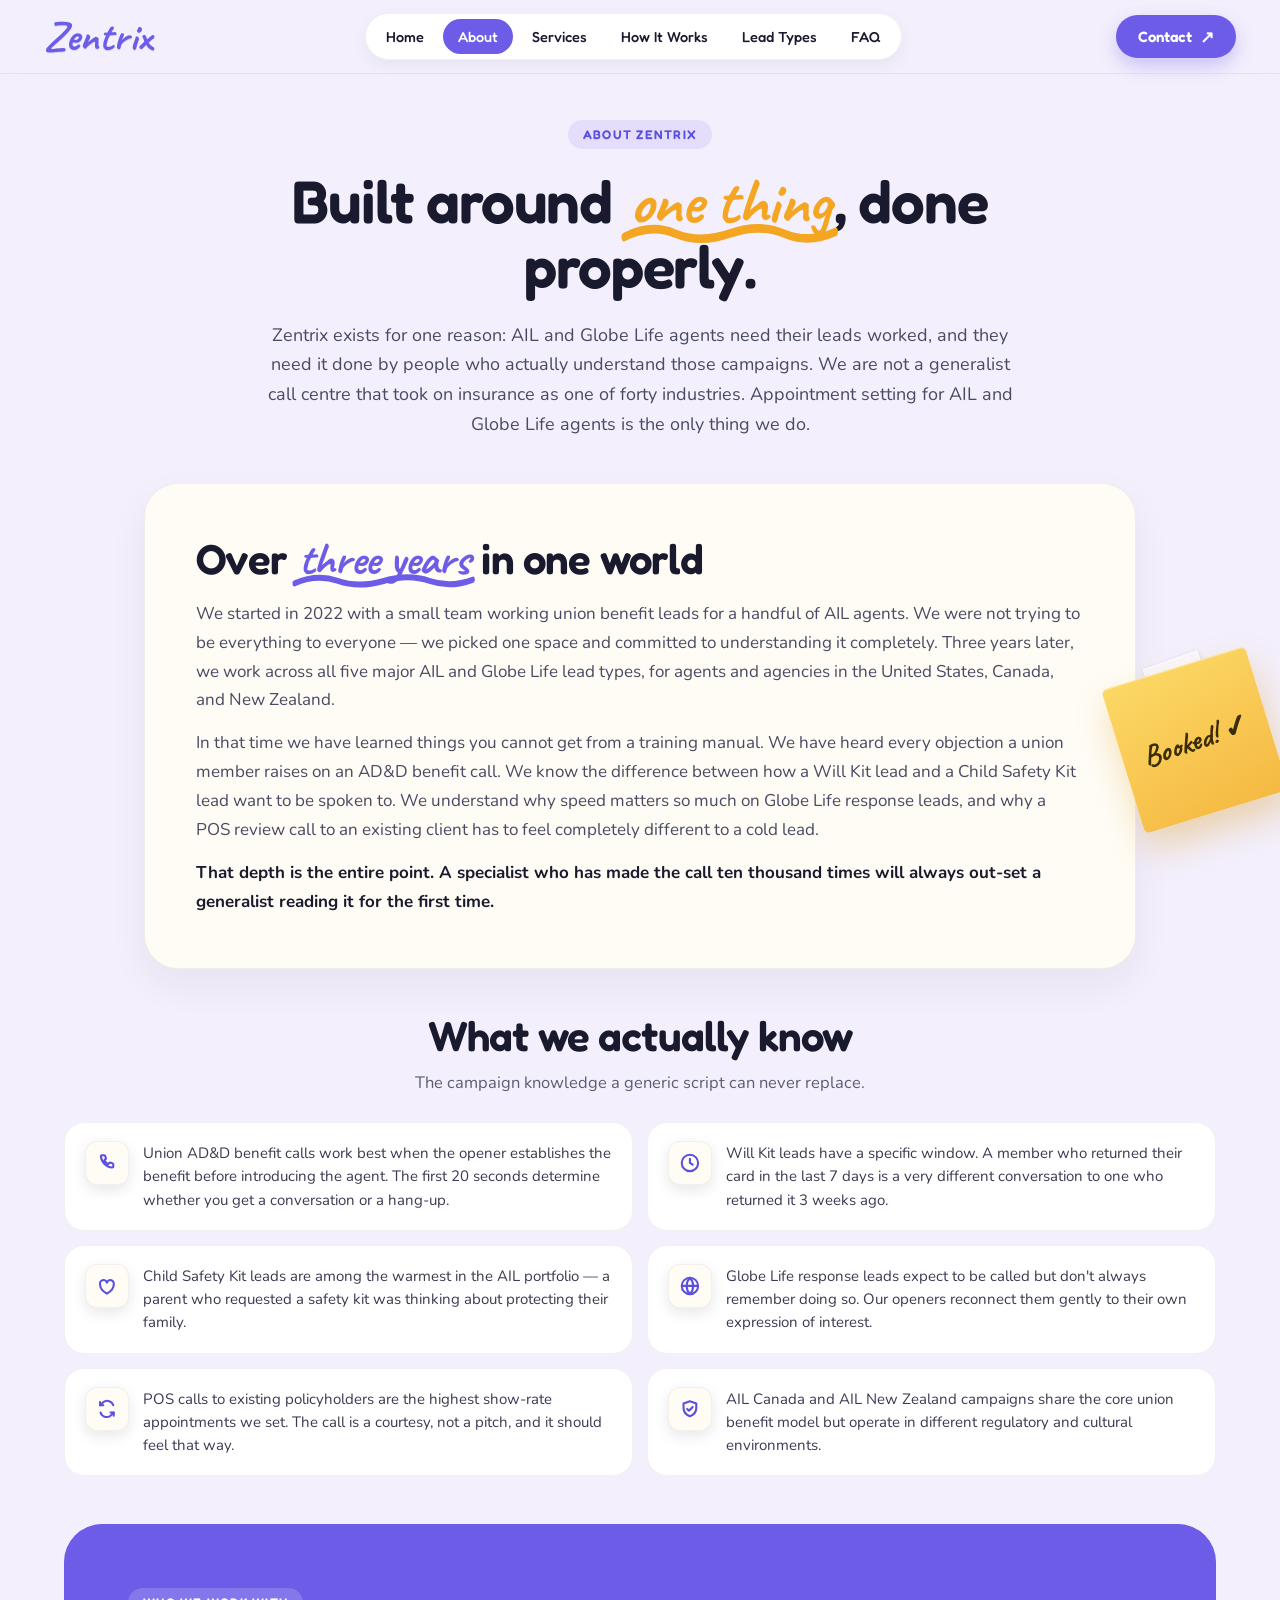
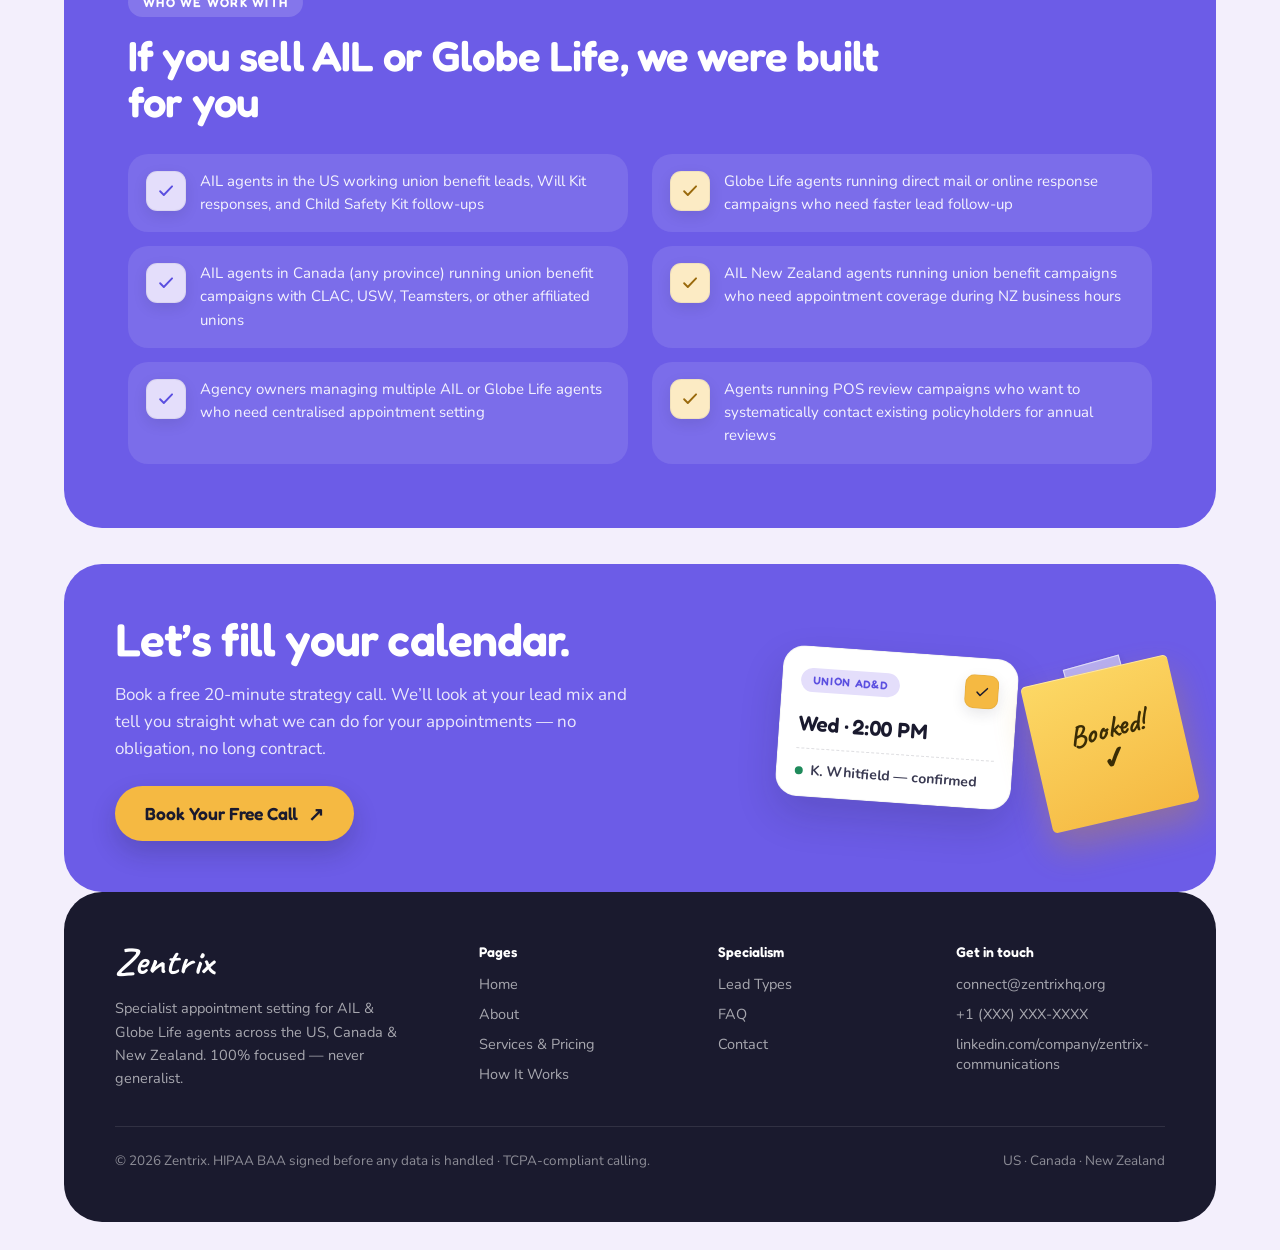
==== site/about.html @ c386e7de "Add files via upload" ====
<!DOCTYPE html>
<html lang="en">
<head>
<meta charset="utf-8">
<meta name="viewport" content="width=device-width, initial-scale=1">
<title>About Zentrix — Built Around AIL &amp; Globe Life</title>
<meta name="description" content="Zentrix exists for one reason: AIL and Globe Life agents need their leads worked by people who actually understand those campaigns.">
<link rel="preconnect" href="https://fonts.googleapis.com">
<link rel="preconnect" href="https://fonts.gstatic.com" crossorigin>
<link href="https://fonts.googleapis.com/css2?family=Fredoka:wght@400;500;600;700&family=Nunito:wght@400;500;600;700;800;900&family=Caveat:wght@600;700&display=swap" rel="stylesheet">
<link rel="stylesheet" href="css/style.css?v=4">
</head>
<body>

<nav class="site-nav">
  <a href="index.html" class="brand">
    <span>Zentrix</span>
  </a>
  <div class="nav-pills">
    <a href="index.html">Home</a>
    <a href="about.html" class="active">About</a>
    <a href="services.html">Services</a>
    <a href="how-it-works.html">How It Works</a>
    <a href="lead-types.html">Lead Types</a>
    <a href="faq.html">FAQ</a>
  </div>
  <a href="contact.html" class="nav-cta">Contact <span style="font-size:17px">↗</span></a>
  <button class="nav-toggle" aria-label="Menu"><span></span></button>
</nav>
<div class="mobile-menu">
  <a href="index.html">Home</a>
  <a href="about.html" class="active">About</a>
  <a href="services.html">Services</a>
  <a href="how-it-works.html">How It Works</a>
  <a href="lead-types.html">Lead Types</a>
  <a href="faq.html">FAQ</a>
  <a href="contact.html">Contact</a>
</div>

<div class="companion">
  <div class="companion-inner">
    <div class="sticky-note" style="transform:rotate(-5deg)">
      <div class="tape"></div>
      <div class="body"><div class="text">Booked! ✓</div></div>
    </div>
  </div>
</div>

<main>
  <section class="wrap-mid">
    <div data-reveal style="text-align:center;max-width:760px;margin:0 auto">
      <span class="eyebrow light">About Zentrix</span>
      <h1 class="h1" style="margin-top:20px">Built around <span class="accent" style="color:#F4A623">one thing<svg viewBox="0 0 220 16" preserveAspectRatio="none"><path d="M3 11 Q 30 3 55 9 T 110 9 T 165 9 T 217 8" fill="none" stroke="#F4A623" stroke-width="5" stroke-linecap="round"/></svg></span>, done properly.</h1>
      <p class="lede" style="margin-top:22px">Zentrix exists for one reason: AIL and Globe Life agents need their leads worked, and they need it done by people who actually understand those campaigns. We are not a generalist call centre that took on insurance as one of forty industries. Appointment setting for AIL and Globe Life agents is the only thing we do.</p>
    </div>
  </section>

  <section class="wrap-mid" style="margin-top:44px">
    <div data-reveal style="background:#FFFCF5;border:1px solid rgba(26,26,46,.06);border-radius:34px;padding:clamp(34px,4vw,56px);box-shadow:0 16px 38px rgba(26,26,46,.06)">
      <h2 class="h2" style="margin-bottom:18px">Over <span class="accent" style="color:#6C5CE7">three years<svg viewBox="0 0 220 16" preserveAspectRatio="none"><path d="M3 11 Q 30 3 55 9 T 110 9 T 165 9 T 217 8" fill="none" stroke="#6C5CE7" stroke-width="5" stroke-linecap="round"/></svg></span> in one world</h2>
      <p style="font-size:17px;line-height:1.7;color:#4A4A63;margin:0 0 14px">We started in 2022 with a small team working union benefit leads for a handful of AIL agents. We were not trying to be everything to everyone — we picked one space and committed to understanding it completely. Three years later, we work across all five major AIL and Globe Life lead types, for agents and agencies in the United States, Canada, and New Zealand.</p>
      <p style="font-size:17px;line-height:1.7;color:#4A4A63;margin:0 0 14px">In that time we have learned things you cannot get from a training manual. We have heard every objection a union member raises on an AD&amp;D benefit call. We know the difference between how a Will Kit lead and a Child Safety Kit lead want to be spoken to. We understand why speed matters so much on Globe Life response leads, and why a POS review call to an existing client has to feel completely different to a cold lead.</p>
      <p style="font-size:17px;line-height:1.7;color:#1A1A2E;font-weight:700;margin:0">That depth is the entire point. A specialist who has made the call ten thousand times will always out-set a generalist reading it for the first time.</p>
    </div>
  </section>

  <section class="wrap" style="margin-top:44px">
    <div data-reveal style="text-align:center;max-width:680px;margin:0 auto 28px">
      <h2 class="h2">What we actually know</h2>
      <p style="font-size:16.5px;color:#5C5C72;margin:12px 0 0">The campaign knowledge a generic script can never replace.</p>
    </div>
    <div class="qualified-grid">
      <div class="qualified-row" data-reveal="card" data-delay="0">
        <span class="icon-tile" style="width:44px;height:44px;background:#FFFCF5;color:#5B4FE0"><svg class="icon" viewBox="0 0 24 24"><use href="assets/icons/sprite.svg#icon-phone"></use></svg></span>
        <p>Union AD&amp;D benefit calls work best when the opener establishes the benefit before introducing the agent. The first 20 seconds determine whether you get a conversation or a hang-up.</p>
      </div>
      <div class="qualified-row" data-reveal="card" data-delay="90">
        <span class="icon-tile" style="width:44px;height:44px;background:#FFFCF5;color:#5B4FE0"><svg class="icon" viewBox="0 0 24 24"><use href="assets/icons/sprite.svg#icon-clock"></use></svg></span>
        <p>Will Kit leads have a specific window. A member who returned their card in the last 7 days is a very different conversation to one who returned it 3 weeks ago.</p>
      </div>
      <div class="qualified-row" data-reveal="card" data-delay="0">
        <span class="icon-tile" style="width:44px;height:44px;background:#FFFCF5;color:#5B4FE0"><svg class="icon" viewBox="0 0 24 24"><use href="assets/icons/sprite.svg#icon-heart"></use></svg></span>
        <p>Child Safety Kit leads are among the warmest in the AIL portfolio — a parent who requested a safety kit was thinking about protecting their family.</p>
      </div>
      <div class="qualified-row" data-reveal="card" data-delay="90">
        <span class="icon-tile" style="width:44px;height:44px;background:#FFFCF5;color:#5B4FE0"><svg class="icon" viewBox="0 0 24 24"><use href="assets/icons/sprite.svg#icon-globe"></use></svg></span>
        <p>Globe Life response leads expect to be called but don't always remember doing so. Our openers reconnect them gently to their own expression of interest.</p>
      </div>
      <div class="qualified-row" data-reveal="card" data-delay="0">
        <span class="icon-tile" style="width:44px;height:44px;background:#FFFCF5;color:#5B4FE0"><svg class="icon" viewBox="0 0 24 24"><use href="assets/icons/sprite.svg#icon-refresh"></use></svg></span>
        <p>POS calls to existing policyholders are the highest show-rate appointments we set. The call is a courtesy, not a pitch, and it should feel that way.</p>
      </div>
      <div class="qualified-row" data-reveal="card" data-delay="90">
        <span class="icon-tile" style="width:44px;height:44px;background:#FFFCF5;color:#5B4FE0"><svg class="icon" viewBox="0 0 24 24"><use href="assets/icons/sprite.svg#icon-shield"></use></svg></span>
        <p>AIL Canada and AIL New Zealand campaigns share the core union benefit model but operate in different regulatory and cultural environments.</p>
      </div>
    </div>
  </section>

  <section class="wrap" style="margin-top:48px">
  <div class="section-block purple" data-reveal>
    <div style="max-width:760px">
      <span class="eyebrow on-purple">Who we work with</span>
      <h2 class="h2" style="margin-top:16px">If you sell AIL or Globe Life, we were built for you</h2>
    </div>
    <div class="why-grid">
      <div class="why-row on-purple" data-reveal="card" data-delay="0">
        <span class="icon-tile" style="width:40px;height:40px;background:#E4DEFB;color:#5B4FE0"><svg class="icon" viewBox="0 0 24 24"><use href="assets/icons/sprite.svg#icon-check"></use></svg></span>
        <p>AIL agents in the US working union benefit leads, Will Kit responses, and Child Safety Kit follow-ups</p>
      </div>
      <div class="why-row on-purple" data-reveal="card" data-delay="90">
        <span class="icon-tile" style="width:40px;height:40px;background:#FCEBC4;color:#9a6a0d"><svg class="icon" viewBox="0 0 24 24"><use href="assets/icons/sprite.svg#icon-check"></use></svg></span>
        <p>Globe Life agents running direct mail or online response campaigns who need faster lead follow-up</p>
      </div>
      <div class="why-row on-purple" data-reveal="card" data-delay="0">
        <span class="icon-tile" style="width:40px;height:40px;background:#E4DEFB;color:#5B4FE0"><svg class="icon" viewBox="0 0 24 24"><use href="assets/icons/sprite.svg#icon-check"></use></svg></span>
        <p>AIL agents in Canada (any province) running union benefit campaigns with CLAC, USW, Teamsters, or other affiliated unions</p>
      </div>
      <div class="why-row on-purple" data-reveal="card" data-delay="90">
        <span class="icon-tile" style="width:40px;height:40px;background:#FCEBC4;color:#9a6a0d"><svg class="icon" viewBox="0 0 24 24"><use href="assets/icons/sprite.svg#icon-check"></use></svg></span>
        <p>AIL New Zealand agents running union benefit campaigns who need appointment coverage during NZ business hours</p>
      </div>
      <div class="why-row on-purple" data-reveal="card" data-delay="0">
        <span class="icon-tile" style="width:40px;height:40px;background:#E4DEFB;color:#5B4FE0"><svg class="icon" viewBox="0 0 24 24"><use href="assets/icons/sprite.svg#icon-check"></use></svg></span>
        <p>Agency owners managing multiple AIL or Globe Life agents who need centralised appointment setting</p>
      </div>
      <div class="why-row on-purple" data-reveal="card" data-delay="90">
        <span class="icon-tile" style="width:40px;height:40px;background:#FCEBC4;color:#9a6a0d"><svg class="icon" viewBox="0 0 24 24"><use href="assets/icons/sprite.svg#icon-check"></use></svg></span>
        <p>Agents running POS review campaigns who want to systematically contact existing policyholders for annual reviews</p>
      </div>
    </div>
  </div>
  </section>

  <section class="wrap" data-reveal style="margin-top:36px">
    <div class="cta-band">
      <div class="cta-left">
        <h2 class="h2-lg">Let&rsquo;s fill your calendar.</h2>
        <p>Book a free 20-minute strategy call. We&rsquo;ll look at your lead mix and tell you straight what we can do for your appointments — no obligation, no long contract.</p>
        <a href="contact.html" class="btn btn-gold">Book Your Free Call <span style="font-size:19px">↗</span></a>
      </div>
      <div class="cta-right">
        <div style="transform:rotate(4deg)">
          <div class="appt-card">
            <div class="appt-top">
              <span class="appt-tag" style="background:#E4DEFB;color:#5B4FE0">UNION AD&amp;D</span>
              <span class="icon-tile" style="width:34px;height:34px;background:#F5B942;color:#1A1A2E"><svg class="icon" viewBox="0 0 24 24"><use href="assets/icons/sprite.svg#icon-check"></use></svg></span>
            </div>
            <div class="appt-time">Wed · 2:00 PM</div>
            <div class="appt-name"><span class="dot"></span><span class="lbl">K. Whitfield — confirmed</span></div>
          </div>
        </div>
      </div>
    </div>
  </section>
</main>

<footer class="site-footer">
  <div class="footer-inner">
    <div class="footer-top">
      <div>
        <div class="footer-brand">
          <span>Zentrix</span>
        </div>
        <p>Specialist appointment setting for AIL &amp; Globe Life agents across the US, Canada &amp; New Zealand. 100% focused — never generalist.</p>
      </div>
      <div>
        <div class="footer-col-title">Pages</div>
        <a class="footer-link" href="index.html">Home</a>
        <a class="footer-link" href="about.html">About</a>
        <a class="footer-link" href="services.html">Services &amp; Pricing</a>
        <a class="footer-link" href="how-it-works.html">How It Works</a>
      </div>
      <div>
        <div class="footer-col-title">Specialism</div>
        <a class="footer-link" href="lead-types.html">Lead Types</a>
        <a class="footer-link" href="faq.html">FAQ</a>
        <a class="footer-link" href="contact.html">Contact</a>
      </div>
      <div>
        <div class="footer-col-title">Get in touch</div>
        <span class="footer-link">connect@zentrixhq.org</span>
        <span class="footer-link">+1 (XXX) XXX-XXXX</span>
        <span class="footer-link">linkedin.com/company/zentrix-communications</span>
      </div>
    </div>
    <div class="footer-bottom">
      <span>© 2026 Zentrix. HIPAA BAA signed before any data is handled · TCPA-compliant calling.</span>
      <span>US · Canada · New Zealand</span>
    </div>
  </div>
</footer>

<script src="js/main.js?v=4"></script>
</body>
</html>
---- site/css/style.css ----
/* ===== Design tokens ===== */
:root{
  --purple:#6C5CE7;
  --purple-dark:#5B4FE0;
  --lavender:#E4DEFB;
  --gold:#F5B942;
  --gold-dark:#F4A623;
  --cream:#FFFCF5;
  --ink:#1A1A2E;
  --ink-soft:#4A4A63;
  --ink-mute:#5C5C72;
  --gold-ink:#9a6a0d;
  --gold-ink-deep:#5a4a16;
  --green-bg:#D7F0E2;
  --green-ink:#1F8A5B;
  --gold-chip-bg:#FCEBC4;
  --bg:#F3EFFC;
  --shadow-card:0 10px 26px rgba(26,26,46,.05);
}
*{box-sizing:border-box}
html{scroll-behavior:smooth}
body{margin:0;background:var(--bg);font-family:Nunito,sans-serif;color:var(--ink);-webkit-font-smoothing:antialiased;overflow-x:clip}
button{font-family:inherit}
img,svg{display:block}
a{color:inherit;text-decoration:none}
::selection{background:var(--lavender)}
.wrap{max-width:1240px;margin:0 auto;padding:0 clamp(16px,4vw,44px)}
.wrap-narrow{max-width:980px;margin:0 auto;padding:0 clamp(16px,4vw,44px)}
.wrap-mid{max-width:1080px;margin:0 auto;padding:0 clamp(16px,4vw,44px)}

@keyframes zx-float{0%,100%{transform:translateY(0)}50%{transform:translateY(-9px)}}

/* ===== Top nav ===== */
.site-nav{position:fixed;top:0;left:0;right:0;z-index:60;display:flex;align-items:center;justify-content:space-between;gap:16px;padding:13px clamp(16px,4vw,44px);background:rgba(243,239,252,.85);backdrop-filter:blur(12px);border-bottom:1px solid rgba(26,26,46,.06)}
.site-nav .brand{display:flex;align-items:center;gap:10px;flex:0 0 auto}
.site-nav .brand span{font-family:Caveat,cursive;font-weight:700;font-size:42px;letter-spacing:.5px;line-height:1;color:var(--purple);text-shadow:0 1px 0 rgba(108,92,231,.18)}
.nav-pills{display:flex;align-items:center;gap:4px;background:#fff;border:1px solid rgba(26,26,46,.06);padding:5px;border-radius:999px;box-shadow:0 6px 16px rgba(26,26,46,.05);overflow-x:auto;max-width:62vw}
.nav-pills a{font-family:Fredoka;font-weight:500;font-size:14.5px;padding:9px 15px;border-radius:999px;border:none;cursor:pointer;white-space:nowrap;background-color:transparent;color:var(--ink)}
.nav-pills a.active{background-color:var(--purple);color:#fff}
.nav-cta{flex:0 0 auto;display:inline-flex;align-items:center;gap:8px;background:var(--purple);color:#fff;border:none;padding:11px 22px;border-radius:999px;font-family:Fredoka;font-weight:600;font-size:15px;cursor:pointer;box-shadow:0 8px 18px rgba(108,92,231,.3);transition:background-color .2s}
.nav-cta:hover{background-color:var(--purple-dark)}
.nav-toggle{display:none;flex:0 0 auto;width:42px;height:42px;border-radius:50%;border:1px solid rgba(26,26,46,.1);background:#fff;align-items:center;justify-content:center;cursor:pointer}
.nav-toggle span{display:block;width:18px;height:2px;background:var(--ink);position:relative}
.nav-toggle span::before,.nav-toggle span::after{content:"";position:absolute;left:0;width:18px;height:2px;background:var(--ink)}
.nav-toggle span::before{top:-6px}
.nav-toggle span::after{top:6px}
.mobile-menu{display:none;position:fixed;top:68px;left:12px;right:12px;z-index:59;background:#fff;border-radius:24px;box-shadow:0 18px 40px rgba(26,26,46,.18);padding:10px;flex-direction:column;gap:4px}
.mobile-menu.show{display:flex}
.mobile-menu a{font-family:Fredoka;font-weight:500;font-size:15.5px;padding:12px 16px;border-radius:14px;color:var(--ink)}
.mobile-menu a.active{background:var(--lavender);color:var(--purple-dark)}
@media (max-width:900px){.nav-toggle{display:flex}}

/* Scroll-travelling sticky-note companion */
.companion{position:fixed;z-index:35;right:max(10px,calc((100vw - 1240px)/2 - 64px));top:16vh;pointer-events:none;will-change:top,left,opacity;transition:left .92s cubic-bezier(.6,-.05,.2,1.28),opacity .42s ease}
.companion-inner{animation:zx-float 4.5s ease-in-out infinite}
@media (max-width:900px){.companion{right:8px}.companion .sticky-note{width:82px;height:82px}.companion .sticky-note .text{font-size:18px}}
/* side-switch pop burst */
@keyframes comp-pop{0%,100%{transform:scale(1) rotate(0)}45%{transform:scale(1.24) rotate(13deg)}}
.companion.pop{animation:comp-pop .55s cubic-bezier(.2,1.3,.4,1)}
/* CTA paste note (injected by JS into .cta-right) */
.cta-paste-note{position:absolute;bottom:-16px;right:-20px;width:108px;height:108px;opacity:0;transform:rotate(-24deg) scale(0.15) translateY(-70px);transition:opacity .48s .1s ease,transform .64s .05s cubic-bezier(.2,1.45,.35,1);pointer-events:none}
.cta-paste-note.pasted{opacity:1;transform:rotate(-13deg) scale(1) translateY(0)}

main{padding-top:120px}
main.home-main{padding-top:92px}

/* ===== Section blocks ===== */
.section-block{position:relative;margin:48px auto 0;padding:clamp(40px,5vw,68px);border-radius:38px;overflow:hidden}
.section-block.purple{background:var(--purple);color:#fff}
.section-block.cream{background:var(--cream);border:1px solid rgba(26,26,46,.05)}
.section-block.gold{background:var(--gold)}
.eyebrow{display:inline-flex;padding:7px 15px;border-radius:999px;font-family:Fredoka;font-weight:600;font-size:12.5px;letter-spacing:.1em;text-transform:uppercase}
.eyebrow.on-purple{background:rgba(255,255,255,.16);color:#fff}
.eyebrow.on-gold{background:rgba(26,26,46,.1);color:var(--ink)}
.eyebrow.light{background:var(--lavender);color:var(--purple-dark)}
.eyebrow.green{background:var(--green-bg);color:var(--green-ink)}

h1,h2,h3{font-family:Fredoka;font-weight:600;letter-spacing:-.02em;margin:0}
.h1{font-size:clamp(36px,5vw,60px);line-height:1.06}
.h1-lg{font-size:clamp(38px,5.4vw,68px);line-height:1.04}
.h2{font-size:clamp(28px,3.4vw,42px);line-height:1.1}
.h2-lg{font-size:clamp(30px,3.6vw,46px);line-height:1.08}
.h3{font-size:24px;letter-spacing:-.01em}
.lede{font-size:18px;line-height:1.65;color:var(--ink-soft)}

.accent{position:relative;white-space:nowrap;font-family:Caveat,cursive;font-weight:700;font-size:1.1em;line-height:1;padding:0 .06em;display:inline-block}
.accent svg{position:absolute;left:-2%;width:104%;height:.42em;bottom:-.16em;overflow:visible}

/* ===== Buttons ===== */
.btn{display:inline-flex;align-items:center;gap:10px;border:none;border-radius:999px;font-family:Fredoka;font-weight:600;cursor:pointer;text-decoration:none}
.btn-primary{background:var(--purple);color:#fff;padding:16px 28px;font-size:17px;box-shadow:0 12px 26px rgba(108,92,231,.32);transition:background-color .2s}
.btn-primary:hover{background-color:var(--purple-dark)}
.btn-ghost{background:#fff;color:var(--ink);border:1.5px solid rgba(26,26,46,.16);padding:16px 26px;font-size:17px;transition:border-color .2s,color .2s}
.btn-ghost:hover{border-color:var(--purple);color:var(--purple-dark)}
.btn-gold{background:var(--gold);color:var(--ink);padding:16px 30px;font-size:17.5px;box-shadow:0 12px 26px rgba(26,26,46,.2);transition:background-color .2s}
.btn-gold:hover{background-color:var(--gold-dark)}
.btn-block{width:100%;justify-content:center;padding:14px;font-size:16px}

/* ===== Icon tiles / "seal" ===== */
.icon-tile{display:flex;align-items:center;justify-content:center;border-radius:28%;box-shadow:0 5px 14px rgba(26,26,46,.10);border:1px solid rgba(26,26,46,.05);flex:0 0 auto}
.icon-tile .icon{width:52%;height:52%}
.icon-tile.shadow-purple{box-shadow:0 10px 22px rgba(108,92,231,.32)}
.icon-tile.shadow-gold{box-shadow:0 10px 22px rgba(214,150,20,.3)}
.icon-tile.shadow-green{box-shadow:0 10px 22px rgba(31,138,91,.28)}

/* ===== Stats strip ===== */
.stats-grid{display:grid;grid-template-columns:repeat(4,1fr);gap:16px;margin:14px auto 0}
.stat-card{background:#fff;border:1px solid rgba(26,26,46,.06);border-radius:24px;padding:24px 22px;box-shadow:var(--shadow-card)}
.stat-card .icon-tile{width:46px;height:46px;margin-bottom:14px}
.stat-value{font-family:Fredoka;font-weight:600;font-size:27px;letter-spacing:-.01em;line-height:1}
.stat-label{font-size:14.5px;line-height:1.45;color:var(--ink-mute);margin-top:7px}

/* ===== Feature cards ===== */
.feature-grid{display:grid;grid-template-columns:repeat(3,1fr);gap:20px}
.feature-card{border-radius:28px;padding:28px;min-height:248px;position:relative}
.feature-card .icon-tile{width:56px;height:56px}
.feature-card .top-row{display:flex;justify-content:space-between;align-items:flex-start}
.feature-card .doodle{opacity:.7}
.feature-card h3{margin:54px 0 0}
.feature-card p{font-size:15.5px;line-height:1.6;margin:12px 0 0}
.feature-card.lavender{background:var(--lavender);border:1px solid rgba(108,92,231,.12);box-shadow:0 12px 30px rgba(108,92,231,.1)}
.feature-card.lavender h3{color:var(--ink)}
.feature-card.lavender p{color:var(--ink-soft)}
.feature-card.purple{background:var(--purple);box-shadow:0 16px 34px rgba(108,92,231,.28)}
.feature-card.purple h3{color:#fff}
.feature-card.purple p{color:rgba(255,255,255,.85)}
.feature-card.gold{background:var(--gold);box-shadow:0 16px 34px rgba(245,185,66,.3)}
.feature-card.gold h3{color:var(--ink)}
.feature-card.gold p{color:var(--gold-ink-deep)}

/* ===== Why-spec / two-col text rows ===== */
.why-grid{display:grid;grid-template-columns:1fr 1fr;gap:14px 24px;margin-top:28px}
.why-row{display:flex;gap:14px;align-items:flex-start;border-radius:20px;padding:16px 18px}
.why-row.on-gold{background:rgba(255,252,245,.55)}
.why-row.on-white{background:#fff;border:1px solid rgba(26,26,46,.06);box-shadow:var(--shadow-card)}
.why-row.on-purple{background:rgba(255,255,255,.1)}
.why-row p{font-size:15px;line-height:1.55;margin:0}
.why-row.on-gold p{color:#3a2f10}
.why-row.on-white p{color:#3a3a52}
.why-row.on-purple p{color:rgba(255,255,255,.92)}
.why-row .icon-tile{flex:0 0 auto;margin-top:1px}

/* ===== Testimonials ===== */
.testi-grid{display:grid;grid-template-columns:1fr 1fr;gap:20px}
.testi-card{background:var(--cream);border:1px solid rgba(26,26,46,.06);border-radius:26px;padding:26px 28px;box-shadow:0 14px 32px rgba(26,26,46,.07)}
.testi-top{display:flex;justify-content:space-between;align-items:flex-start;margin-bottom:14px}
.testi-quote-mark{font-family:Fredoka;font-size:50px;line-height:.6;color:var(--purple);font-weight:700}
.testi-card p{font-size:16.5px;line-height:1.62;color:#2c2c40;margin:0}
.testi-foot{display:flex;align-items:center;gap:10px;margin-top:18px;padding-top:16px;border-top:1px dashed rgba(26,26,46,.16)}
.avatar{width:40px;height:40px;border-radius:50%;display:flex;align-items:center;justify-content:center;font-family:Fredoka;font-weight:600;color:#fff;font-size:16px}
.testi-name{font-family:Fredoka;font-weight:500;font-size:15.5px;color:var(--ink)}

/* ===== CTA band ===== */
.cta-band{background:var(--purple);border-radius:38px;padding:clamp(38px,4vw,60px);position:relative;overflow:hidden;display:grid;grid-template-columns:1.3fr .7fr;gap:24px;align-items:center}
.cta-band .cta-left{color:#fff}
.cta-band .cta-left p{font-size:17px;line-height:1.6;color:rgba(255,255,255,.86);margin:16px 0 0;max-width:520px}
.cta-band .cta-left .btn{margin-top:24px}
.cta-band .cta-right{position:relative;display:flex;justify-content:center;align-items:center;min-height:200px}

/* ===== Desk-prop cards ===== */
.appt-card{width:236px;background:#fff;border-radius:22px;padding:16px 18px;box-shadow:0 18px 40px rgba(26,26,46,.16);border:1px solid rgba(26,26,46,.05)}
.appt-card .appt-top{display:flex;justify-content:space-between;align-items:center;margin-bottom:14px}
.appt-tag{padding:5px 12px;border-radius:999px;font-family:Fredoka;font-weight:600;font-size:11px;letter-spacing:.06em}
.appt-card .appt-time{font-family:Fredoka;font-weight:600;font-size:21px;letter-spacing:-.01em;color:var(--ink)}
.appt-card .appt-name{display:flex;align-items:center;gap:8px;margin-top:12px;padding-top:12px;border-top:1px dashed rgba(26,26,46,.14)}
.appt-card .dot{width:8px;height:8px;border-radius:50%;background:var(--green-ink);display:inline-block}
.appt-card .appt-name span.lbl{font-size:14px;font-weight:700;color:#3a3a52}

.sticky-note{position:relative;width:150px;height:150px}
.sticky-note .tape{position:absolute;top:-9px;left:50%;width:58px;height:21px;margin-left:-29px;background:rgba(255,255,255,.5);border:1px solid rgba(255,255,255,.6);transform:rotate(-2.5deg);box-shadow:0 2px 6px rgba(26,26,46,.12)}
.sticky-note .body{position:absolute;inset:0;background:linear-gradient(165deg,#FCD865,#F5B942);border-radius:5px;box-shadow:0 18px 34px rgba(214,150,20,.32),inset 0 1px 0 rgba(255,255,255,.4);display:flex;align-items:center;justify-content:center;padding:14px 12px}
.sticky-note .text{font-family:Caveat,cursive;font-weight:700;font-size:30px;line-height:1.02;color:#3a2c05;text-align:center;transform:rotate(-1.5deg);white-space:pre-line}

.commission-card{width:214px;background:#fff;border-radius:20px;padding:17px 18px;box-shadow:0 18px 40px rgba(26,26,46,.16);border:1px solid rgba(26,26,46,.05)}
.commission-card .top{display:flex;justify-content:space-between;align-items:center}
.commission-card .top .label{font-family:Fredoka;font-weight:600;font-size:12.5px;letter-spacing:.04em;color:#8a8aa0;text-transform:uppercase}
.commission-card .top .badge{display:inline-flex;align-items:center;gap:3px;background:var(--green-bg);color:var(--green-ink);border-radius:999px;padding:3px 8px;font-family:Fredoka;font-weight:600;font-size:11.5px}
.commission-card .num{font-family:Fredoka;font-weight:700;font-size:27px;letter-spacing:-.01em;color:var(--ink);margin:8px 0 2px}
.commission-card .sub{font-size:12.5px;color:#8a8aa0}
.commission-card .bars{display:flex;align-items:flex-end;gap:7px;height:42px;margin-top:12px}
.commission-card .bars i{flex:1;border-radius:4px 4px 2px 2px;background:var(--lavender);display:block}
.commission-card .bars i.last{background:linear-gradient(var(--purple),#8B7BF0)}

.reminder-card{width:236px;background:#fff;border-radius:20px;padding:16px 18px;box-shadow:0 18px 40px rgba(26,26,46,.16);border:1px solid rgba(26,26,46,.05)}
.reminder-card .head{display:flex;align-items:center;gap:8px;margin-bottom:13px}
.reminder-card .head .icon-tile{width:28px;height:28px;border-radius:32%}
.reminder-card .head span.t{font-family:Fredoka;font-weight:600;font-size:15px;color:var(--ink)}
.reminder-card .row{display:flex;align-items:center;justify-content:space-between;gap:10px;background:#FBF9FF;border:1px solid rgba(108,92,231,.1);border-radius:13px;padding:11px 13px}
.reminder-card .row .a{font-size:14px;font-weight:700;color:#2c2c40}
.reminder-card .row .b{font-size:12.5px;color:#8a8aa0;margin-top:2px}
.reminder-card .row .time{font-family:Fredoka;font-weight:600;font-size:12.5px;color:var(--purple-dark);background:var(--lavender);border-radius:999px;padding:5px 10px;white-space:nowrap}

.leadtypes-tile{width:220px;background:#fff;border-radius:20px;padding:16px 18px;box-shadow:0 18px 40px rgba(26,26,46,.16);border:1px solid rgba(26,26,46,.05)}
.leadtypes-tile .t{font-family:Fredoka;font-weight:600;font-size:15px;color:var(--ink)}
.leadtypes-tile .s{font-size:12.5px;color:#8a8aa0;margin:2px 0 13px}
.leadtypes-tile .row{display:flex;gap:8px}
.leadtypes-tile .icon-tile{width:36px;height:36px;border-radius:30%}

.dock-flag{display:inline-flex;align-items:center;gap:7px;background:var(--purple);color:#fff;padding:7px 13px 7px 11px;border-radius:999px;font-family:Fredoka;font-weight:600;font-size:12px;letter-spacing:.06em;box-shadow:0 8px 18px rgba(26,26,46,.18)}
.dock-flag .pip{width:7px;height:7px;border-radius:50%;background:#fff}

/* ===== Hero ===== */
.hero{position:relative;max-width:1240px;margin:0 auto;padding:36px clamp(16px,4vw,44px) 8px}
.hero-grid{display:grid;grid-template-columns:1.04fr .96fr;gap:36px;align-items:center}
.hero-copy{position:relative;z-index:2}
.hero-copy p{font-size:18px;line-height:1.65;color:var(--ink-soft);max-width:540px;margin:22px 0 0}
.hero-actions{display:flex;flex-wrap:wrap;gap:14px;margin-top:30px}
.hero-props{position:relative;height:560px}
.hero-props .prop{position:absolute}
@media (max-width:900px){
  .hero-grid{grid-template-columns:1fr}
  /* desk-prop cards become a horizontal swipe row instead of overlapping */
  .hero-props{position:static;height:auto;display:flex;flex-wrap:nowrap;gap:16px;overflow-x:auto;-webkit-overflow-scrolling:touch;scroll-snap-type:x mandatory;scrollbar-width:none;padding:8px clamp(16px,4vw,44px) 14px;margin:18px calc(-1 * clamp(16px,4vw,44px)) 0}
  .hero-props::-webkit-scrollbar{display:none}
  .hero-props .prop{position:static !important;flex:0 0 auto;scroll-snap-align:center}
  .hero-props .prop > div{transform:none !important}
}

/* ===== Pricing ===== */
.pricing-grid{display:grid;grid-template-columns:repeat(3,1fr);gap:20px;align-items:start}
.price-card{border-radius:30px;padding:34px 30px;position:relative}
.price-card.plain{background:#fff;border:1px solid rgba(26,26,46,.07);box-shadow:0 14px 32px rgba(26,26,46,.06)}
.price-card.featured{background:var(--purple);color:#fff;box-shadow:0 24px 50px rgba(108,92,231,.32);transform:translateY(-10px)}
.price-card .badge-pop{position:absolute;top:-13px;left:50%;transform:translateX(-50%);background:var(--gold);color:var(--ink);font-family:Fredoka;font-weight:600;font-size:12px;letter-spacing:.06em;padding:6px 16px;border-radius:999px;white-space:nowrap;box-shadow:0 8px 18px rgba(245,185,66,.4)}
.price-card .top-row{display:flex;align-items:center;gap:10px}
.price-card .num{font-family:Fredoka;font-weight:600;font-size:14px}
.price-card .tag{padding:5px 13px;border-radius:999px;font-family:Fredoka;font-weight:600;font-size:11px;letter-spacing:.07em}
.price-card.plain .tag{background:var(--lavender);color:var(--purple-dark)}
.price-card.featured .tag{background:rgba(255,255,255,.18);color:#fff}
.price-card h3{font-size:26px;margin:14px 0 0}
.price-card .price-row{display:flex;align-items:baseline;gap:6px;margin:8px 0 0}
.price-card .price{font-family:Fredoka;font-weight:700;font-size:40px;letter-spacing:-.02em}
.price-card .unit{font-size:15px}
.price-card .for-who{font-size:14.5px;line-height:1.55;margin:12px 0 18px;min-height:42px}
.price-card .bullets{display:flex;flex-direction:column;gap:11px;padding-top:18px;border-top:1.5px dashed rgba(26,26,46,.12)}
.price-card.featured .bullets{border-top-color:rgba(255,255,255,.25)}
.price-card .bullet{display:flex;gap:10px;align-items:flex-start}
.price-card .bullet .tick{flex:0 0 auto;width:18px;height:18px;border-radius:50%;background:var(--purple);color:#fff;display:inline-flex;align-items:center;justify-content:center;font-size:11px;margin-top:2px}
.price-card.featured .bullet .tick{background:var(--gold)}
.price-card .bullet span.txt{font-size:14px;line-height:1.5}
.price-card .note{margin-top:18px;padding:14px 16px;border-radius:16px;font-size:13.5px;line-height:1.5;border:1px solid rgba(245,185,66,.4);background:var(--cream);color:var(--gold-ink-deep)}
.price-card.featured .note{border:1px solid rgba(255,255,255,.14);background:rgba(255,255,255,.1);color:rgba(255,255,255,.9)}
.price-card .note + .note{margin-top:12px}
.price-card .btn{margin-top:18px}

.addon-grid{display:grid;grid-template-columns:1fr 1fr;gap:16px}
.addon-card{display:flex;gap:16px;align-items:flex-start;background:var(--cream);border:1px solid rgba(245,185,66,.3);border-radius:24px;padding:22px 24px}
.addon-card h3{font-size:18px;margin:2px 0 6px;color:var(--ink)}
.addon-card p{font-size:14.5px;line-height:1.55;color:var(--gold-ink-deep);margin:0}

/* ===== How it works steps ===== */
.steps-wrap{max-width:1040px;margin:40px auto 0;padding:0 clamp(16px,4vw,44px);position:relative}
.steps-rail{position:absolute;left:50%;top:20px;bottom:20px;width:3px;background:repeating-linear-gradient(#C9B8F5 0 8px,transparent 8px 16px);transform:translateX(-50%)}
.steps-col{display:flex;flex-direction:column;gap:22px;position:relative}
.step-row{display:flex;gap:20px;align-items:flex-start;background:#fff;border:1px solid rgba(26,26,46,.06);border-radius:26px;padding:26px 28px;box-shadow:0 14px 32px rgba(26,26,46,.06)}
.step-row .icon-tile{width:58px;height:58px}
.step-row .step-head{display:flex;align-items:center;gap:10px;margin-bottom:6px}
.step-row .step-n{font-family:Fredoka;font-weight:700;font-size:15px;color:var(--purple)}
.step-row .step-day{font-family:Fredoka;font-weight:600;font-size:12px;letter-spacing:.06em;color:var(--gold-ink);background:var(--gold-chip-bg);padding:4px 11px;border-radius:999px}
.step-row h3{font-size:23px;margin:0 0 8px;color:var(--ink)}
.step-row p{font-size:15.5px;line-height:1.62;color:var(--ink-soft);margin:0}

.qualified-grid{display:grid;grid-template-columns:1fr 1fr;gap:14px}
.qualified-row{display:flex;gap:14px;align-items:flex-start;background:#fff;border:1px solid rgba(26,26,46,.06);border-radius:20px;padding:18px 20px}
.qualified-row p{font-size:15px;line-height:1.55;color:#3a3a52;margin:1px 0 0}

/* ===== Lead types accordion ===== */
.acc-list{display:flex;flex-direction:column;gap:22px}
.acc-row{position:relative;background:#fff;border:1px solid rgba(26,26,46,.07);border-radius:30px;padding:clamp(26px,3vw,40px);box-shadow:0 6px 16px rgba(26,26,46,.04);transition:background-color .35s ease,box-shadow .35s ease,border-color .35s ease}
.acc-row.active{background-color:var(--lavender);box-shadow:0 16px 36px rgba(108,92,231,.16);border-color:rgba(108,92,231,.35)}
.acc-dock{position:absolute;top:22px;right:24px;opacity:0;transform:rotate(-30deg) scale(.4);transition:opacity .35s ease,transform .4s cubic-bezier(.2,1.3,.4,1)}
.acc-row.active .acc-dock{opacity:1;transform:rotate(-10deg) scale(1)}
.acc-body{display:flex;gap:22px;align-items:flex-start}
.acc-badge{flex:0 0 auto;transition:transform .4s cubic-bezier(.2,1.3,.4,1)}
.acc-row.active .acc-badge{transform:rotate(-8deg) scale(1.12)}
.acc-head{display:flex;align-items:center;gap:12px;flex-wrap:wrap}
.acc-num{font-family:Fredoka;font-weight:700;font-size:30px;letter-spacing:-.02em;color:rgba(26,26,46,.22);transition:color .35s}
.acc-row.active .acc-num{color:var(--purple)}
.acc-tag{padding:6px 14px;border-radius:999px;font-family:Fredoka;font-weight:600;font-size:11.5px;letter-spacing:.07em}
.acc-row h2{font-size:clamp(22px,2.6vw,30px);letter-spacing:-.01em;margin:12px 0 0;color:var(--ink)}
.acc-row .intro{font-size:16px;line-height:1.68;color:var(--ink-soft);margin:14px 0 0}
.acc-two-col{display:grid;grid-template-columns:1fr 1fr;gap:16px;margin-top:22px}
.acc-two-col .box{border-radius:20px;padding:20px 22px}
.acc-two-col .box.call{background:#FBF9FF;border:1px solid rgba(108,92,231,.12)}
.acc-two-col .box.markets{background:var(--cream);border:1px solid rgba(245,185,66,.3)}
.acc-two-col .label{font-family:Fredoka;font-weight:600;font-size:13px;letter-spacing:.06em;text-transform:uppercase;margin-bottom:8px}
.acc-two-col .box.call .label{color:var(--purple)}
.acc-two-col .box.markets .label{color:var(--gold-ink)}
.acc-two-col .box p{font-size:14.5px;line-height:1.6;margin:0}
.acc-two-col .box.call p{color:#3a3a52}
.acc-two-col .box.markets p{color:var(--gold-ink-deep)}
.obj-label{font-family:Fredoka;font-weight:600;font-size:13px;letter-spacing:.06em;text-transform:uppercase;color:var(--ink-mute);margin:18px 0 12px}
.obj-list{display:flex;flex-direction:column;gap:10px}
.obj-row{display:grid;grid-template-columns:auto 1fr;gap:14px;align-items:start;background:#fff;border:1px solid rgba(26,26,46,.07);border-radius:16px;padding:14px 18px}
.obj-row .q{font-family:Caveat;font-weight:700;font-size:19px;color:var(--purple);line-height:1.3;white-space:nowrap}
.obj-row .a{font-size:14.5px;line-height:1.55;color:#3a3a52}
@media (max-width:760px){.acc-two-col{grid-template-columns:1fr}.acc-body{flex-direction:column}.obj-row{grid-template-columns:1fr}.obj-row .q{white-space:normal}}

/* ===== FAQ ===== */
.faq-list{display:flex;flex-direction:column;gap:12px}
.faq-row{background-color:#FBF9FF;border:1px solid rgba(26,26,46,.07);border-radius:22px;padding:4px 26px;transition:background-color .3s ease,border-color .3s ease,box-shadow .3s ease}
.faq-row.open{background-color:#fff;border-color:rgba(108,92,231,.35);box-shadow:0 16px 36px rgba(108,92,231,.12)}
.faq-q{width:100%;display:flex;align-items:center;gap:16px;background:none;border:none;padding:22px 0;cursor:pointer;text-align:left}
.faq-q .num{font-family:Fredoka;font-weight:700;font-size:15px;color:rgba(26,26,46,.2);flex:0 0 auto;width:26px}
.faq-row.open .faq-q .num{color:var(--purple)}
.faq-q .qtext{flex:1;font-family:Fredoka;font-weight:500;font-size:18px;letter-spacing:-.01em;color:var(--ink)}
.faq-q .plus{flex:0 0 auto;font-size:26px;font-weight:300;line-height:1;color:#9a9ab0;transition:transform .3s cubic-bezier(.2,1.3,.4,1),color .3s}
.faq-row.open .faq-q .plus{transform:rotate(45deg);color:var(--purple)}
.faq-a{max-height:0;opacity:0;overflow:hidden;transition:max-height .4s ease,opacity .35s ease,padding .4s ease}
.faq-row.open .faq-a{max-height:600px;opacity:1;padding:0 0 22px}
.faq-a p{font-size:15.5px;line-height:1.66;color:var(--ink-soft);margin:0;padding-left:42px}
@media (max-width:600px){.faq-a p{padding-left:0}}

/* ===== Contact ===== */
.contact-grid{display:grid;grid-template-columns:.95fr 1.05fr;gap:36px;align-items:start}
.contact-info-card{display:flex;gap:14px;align-items:center;background:var(--cream);border:1px solid rgba(26,26,46,.06);border-radius:20px;padding:18px 20px;margin-bottom:14px}
.contact-info-card .icon-tile{width:46px;height:46px}
.contact-info-card .lbl{font-family:Fredoka;font-weight:600;font-size:13px}
.contact-info-card .val{font-size:16px;color:var(--ink);font-weight:700}
.contact-form-card{background:#fff;border:1px solid rgba(26,26,46,.07);border-radius:32px;padding:clamp(28px,3vw,40px);box-shadow:0 24px 50px rgba(26,26,46,.08)}
.form-grid-2{display:grid;grid-template-columns:1fr 1fr;gap:14px}
.field{display:block;margin-top:14px}
.field:first-child,.form-grid-2 .field{margin-top:0}
.field span.lbl{display:block;font-family:Fredoka;font-weight:500;font-size:13px;color:#3a3a52;margin-bottom:6px}
.field input,.field textarea{width:100%;border:1.5px solid rgba(26,26,46,.14);border-radius:14px;padding:13px 15px;font-size:15px;font-family:Nunito;outline:none;transition:border-color .2s}
.field input:focus,.field textarea:focus{border-color:var(--purple)}
.field textarea{resize:vertical}
.chip-row{display:flex;gap:10px;flex-wrap:wrap}
.chip{font-family:Fredoka;font-weight:500;font-size:13.5px;padding:9px 15px;border-radius:999px;cursor:pointer;transition:background-color .2s,border-color .2s,color .2s;border:1.5px solid rgba(26,26,46,.14);background-color:#fff;color:#3a3a52}
.chip.on{border:1.5px solid var(--purple);background-color:var(--lavender);color:var(--purple-dark)}
.form-note{font-size:12.5px;color:#9a9ab0;text-align:center;margin:14px 0 0}
.success-state{text-align:center;padding:30px 10px;display:none}
.success-state .icon-tile{margin:0 auto 18px}
.success-state h2{font-size:28px}
.success-state p{font-size:16px;line-height:1.6;color:var(--ink-mute);margin:12px 0 0}
.success-state .btn{margin-top:22px;background:var(--lavender);color:var(--purple-dark);padding:12px 24px;font-size:15px}
.form-card-body.hidden{display:none}
.success-state.show{display:block}

/* ===== Footer ===== */
.site-footer{max-width:1240px;margin:0 auto;padding:0 clamp(16px,4vw,44px) 28px}
.footer-inner{background:var(--ink);border-radius:38px;padding:clamp(36px,4vw,56px);color:#fff;position:relative;overflow:hidden}
.footer-top{display:grid;grid-template-columns:1.6fr 1fr 1fr 1fr;gap:30px;padding-bottom:32px;border-bottom:1px solid rgba(255,255,255,.1)}
.footer-brand{display:flex;align-items:center;gap:10px;margin-bottom:16px}
.footer-brand span{font-family:Caveat,cursive;font-weight:700;font-size:38px;letter-spacing:.5px;line-height:1;color:#fff}
.footer-top p{font-size:14.5px;line-height:1.6;color:rgba(255,255,255,.62);max-width:300px;margin:0}
.footer-col-title{font-family:Fredoka;font-weight:600;font-size:14px;color:#fff;margin-bottom:14px}
.footer-link{font-size:14.5px;color:rgba(255,255,255,.62);margin-bottom:10px;cursor:pointer;display:block}
.footer-link:hover{color:#fff}
.footer-bottom{display:flex;justify-content:space-between;flex-wrap:wrap;gap:12px;padding-top:24px;font-size:13.5px;color:rgba(255,255,255,.5)}
@media (max-width:900px){.footer-top{grid-template-columns:1fr 1fr}}
@media (max-width:560px){.footer-top{grid-template-columns:1fr}}

/* ===== Home CTA grid (index.html) ===== */
.home-cta-grid{display:grid;grid-template-columns:1.2fr .8fr;gap:30px;align-items:center}

/* ===== Swipe carousel dots (mobile only — hidden on desktop) ===== */
.swipe-dots{display:none;justify-content:center;gap:7px;margin-top:16px}
.swipe-dot{width:8px;height:8px;border-radius:50%;background:rgba(26,26,46,.18);transition:background .25s,width .25s,border-radius .25s;cursor:pointer;border:none;padding:0}
.swipe-dot.on{background:var(--purple);width:22px;border-radius:4px}
.on-purple .swipe-dot{background:rgba(255,255,255,.3)}
.on-purple .swipe-dot.on{background:#fff;width:22px}
.on-gold .swipe-dot{background:rgba(26,26,46,.18)}
.on-gold .swipe-dot.on{background:var(--ink);width:22px}

/* ===== Responsive grids ===== */
@media (max-width:900px){
  .stats-grid{grid-template-columns:1fr 1fr}
  .feature-grid{grid-template-columns:1fr}
  .why-grid,.acc-two-col,.addon-grid,.qualified-grid,.form-grid-2{grid-template-columns:1fr}
  .testi-grid{grid-template-columns:1fr}
  .pricing-grid{grid-template-columns:1fr}
  .price-card.featured{transform:none}
  .cta-band{grid-template-columns:1fr;text-align:center}
  .cta-band .cta-left p{margin-left:auto;margin-right:auto}
  .home-cta-grid{grid-template-columns:1fr;text-align:center}
  .home-cta-grid .cta-right{display:none}
  .contact-grid{grid-template-columns:1fr}
  .nav-pills{display:none}
}
@media (max-width:600px){
  /* tighten section blocks on small screens */
  .section-block{padding:30px 20px}

  /* ===== Auto-scroll carousels: one card at a time, horizontal ===== */
  .stats-grid,.testi-grid,.why-grid{
    display:flex !important;
    flex-direction:row !important;
    flex-wrap:nowrap !important;
    overflow-x:auto;
    scroll-snap-type:x mandatory;
    -webkit-overflow-scrolling:touch;
    scrollbar-width:none;
  }
  .stats-grid::-webkit-scrollbar,
  .testi-grid::-webkit-scrollbar,
  .why-grid::-webkit-scrollbar{display:none}

  .stats-grid{gap:14px;padding:6px clamp(16px,4vw,44px);margin:14px calc(-1 * clamp(16px,4vw,44px)) 0}
  .stats-grid .stat-card{flex:0 0 82vw;max-width:340px;scroll-snap-align:center;scroll-snap-stop:always}

  .testi-grid{gap:14px;padding:6px clamp(16px,4vw,44px);margin:0 calc(-1 * clamp(16px,4vw,44px))}
  .testi-grid .testi-card{flex:0 0 86vw;max-width:360px;scroll-snap-align:center;scroll-snap-stop:always;transform:none !important}

  .why-grid{gap:12px;padding:2px 0;margin-top:18px}
  .why-grid .why-row{flex:0 0 84%;max-width:320px;scroll-snap-align:center;scroll-snap-stop:always}

  /* dots visible only on mobile */
  .swipe-dots{display:flex}

  /* pricing → one-card-at-a-time swipe carousel */
  .pricing-grid{display:flex !important;flex-direction:row !important;flex-wrap:nowrap !important;overflow-x:auto;scroll-snap-type:x mandatory;-webkit-overflow-scrolling:touch;scrollbar-width:none;gap:16px;padding:16px clamp(16px,4vw,44px);margin:0 calc(-1 * clamp(16px,4vw,44px))}
  .pricing-grid::-webkit-scrollbar{display:none}
  .pricing-grid .price-card{flex:0 0 86vw;max-width:360px;scroll-snap-align:center;scroll-snap-stop:always}
  .pricing-grid .price-card.featured{transform:none}
  .price-card{padding:28px 24px}
  .price-card .for-who{min-height:0}

  /* how-it-works steps: drop the centered rail, tighten cards */
  .steps-rail{display:none}
  .step-row{padding:22px 20px;gap:15px}
  .step-row .icon-tile{width:46px;height:46px}
  .step-row h3{font-size:20px}

  /* nav + hero compacting */
  .site-nav{padding:11px clamp(14px,4vw,44px)}
  .site-nav .brand span{font-size:33px}
  .nav-cta{padding:9px 16px;font-size:14px}
  .hero{padding-top:16px}
  .hero-actions{width:100%}
  .hero-actions .btn{flex:1 1 auto;justify-content:center}

  /* lead-types accordion: stack the number/badge header neatly */
  .acc-row{padding:24px 20px}
  .acc-num{font-size:26px}

  /* CTA prop column + footer tidy */
  .cta-band .cta-right,.home-cta-grid .cta-right{display:none}
  .footer-bottom{flex-direction:column;gap:8px;text-align:center}
}

/* ===== Reveal animation ===== */
[data-reveal]{opacity:0;transition:opacity .65s ease,transform .75s cubic-bezier(.2,.85,.25,1)}
[data-reveal=""],[data-reveal="up"]{transform:translateY(30px)}
[data-reveal="left"]{transform:translateX(-34px)}
[data-reveal="right"]{transform:translateX(34px)}
[data-reveal="card"]{transform:translateY(34px) scale(.96)}
[data-reveal].is-visible{opacity:1!important;transform:none!important}
@media (prefers-reduced-motion:reduce){
  [data-reveal]{opacity:1!important;transform:none!important;transition:none!important}
  .companion-inner{animation:none}
}
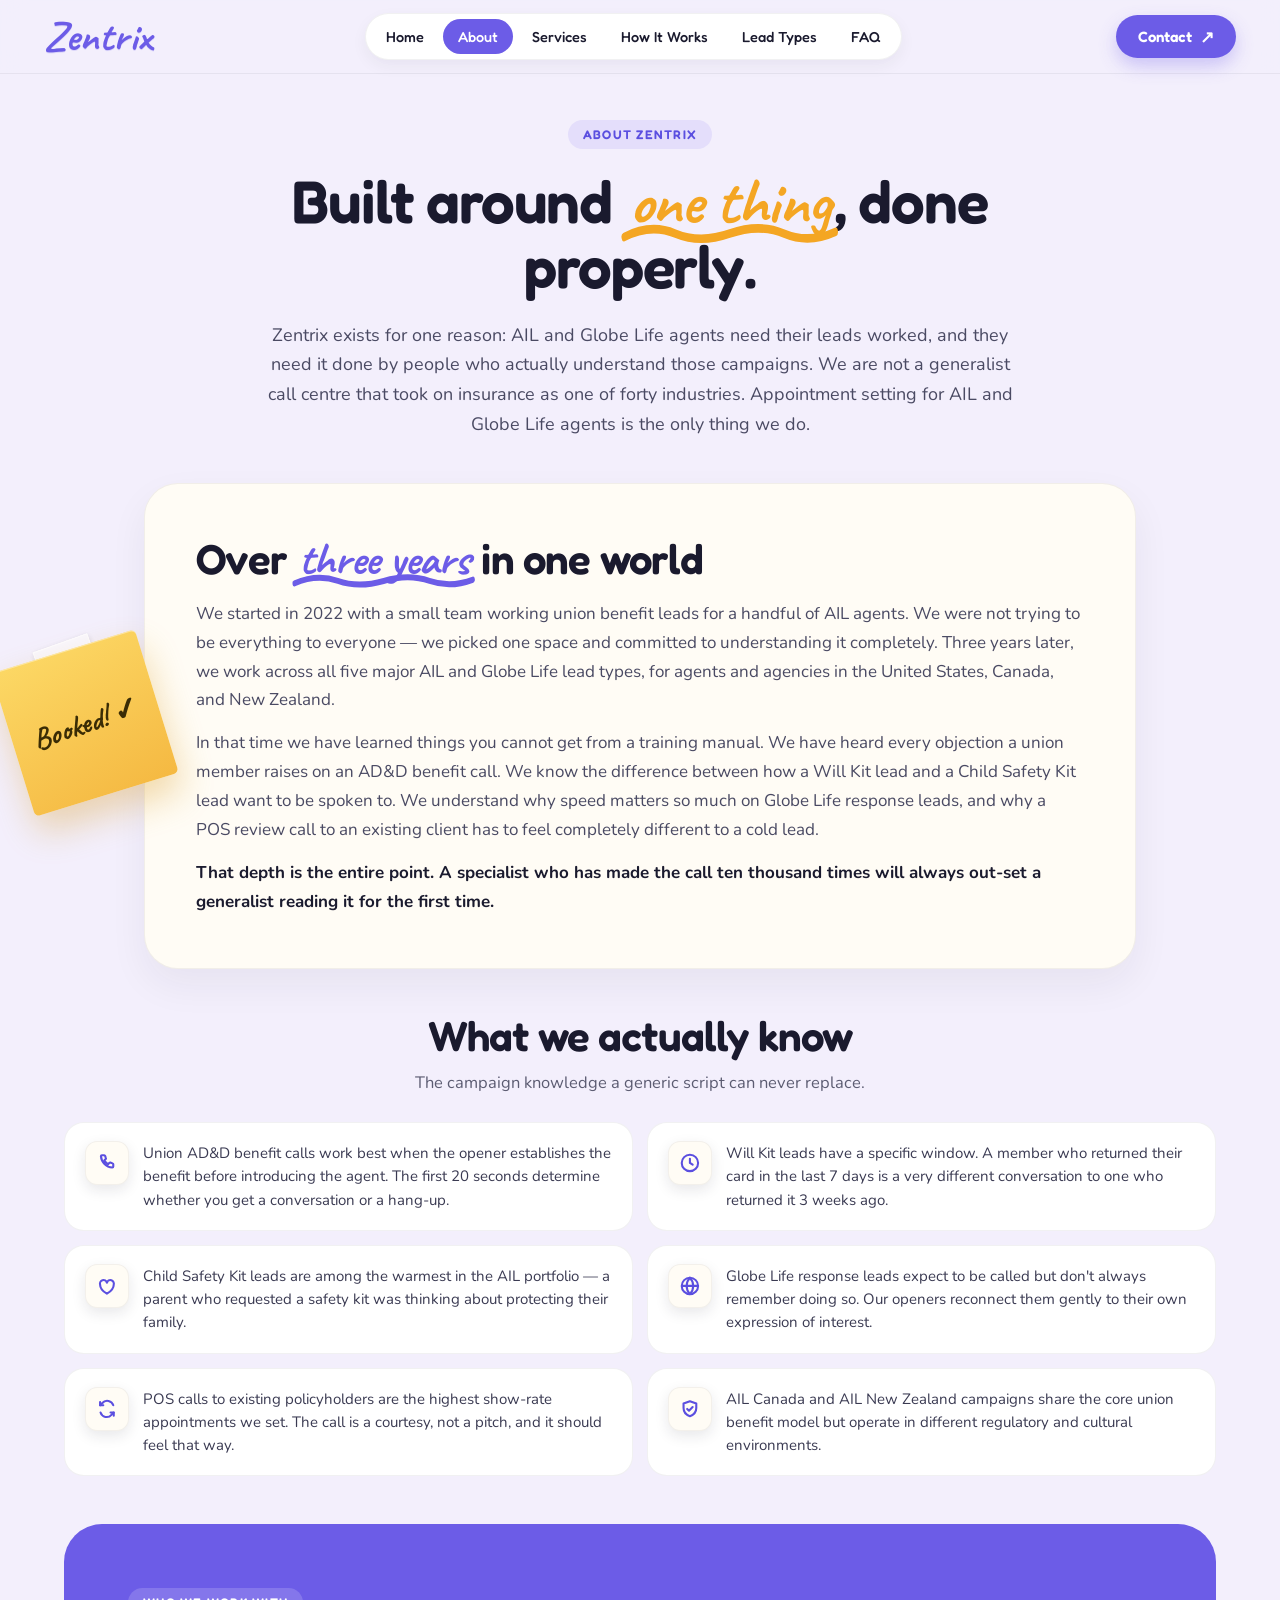
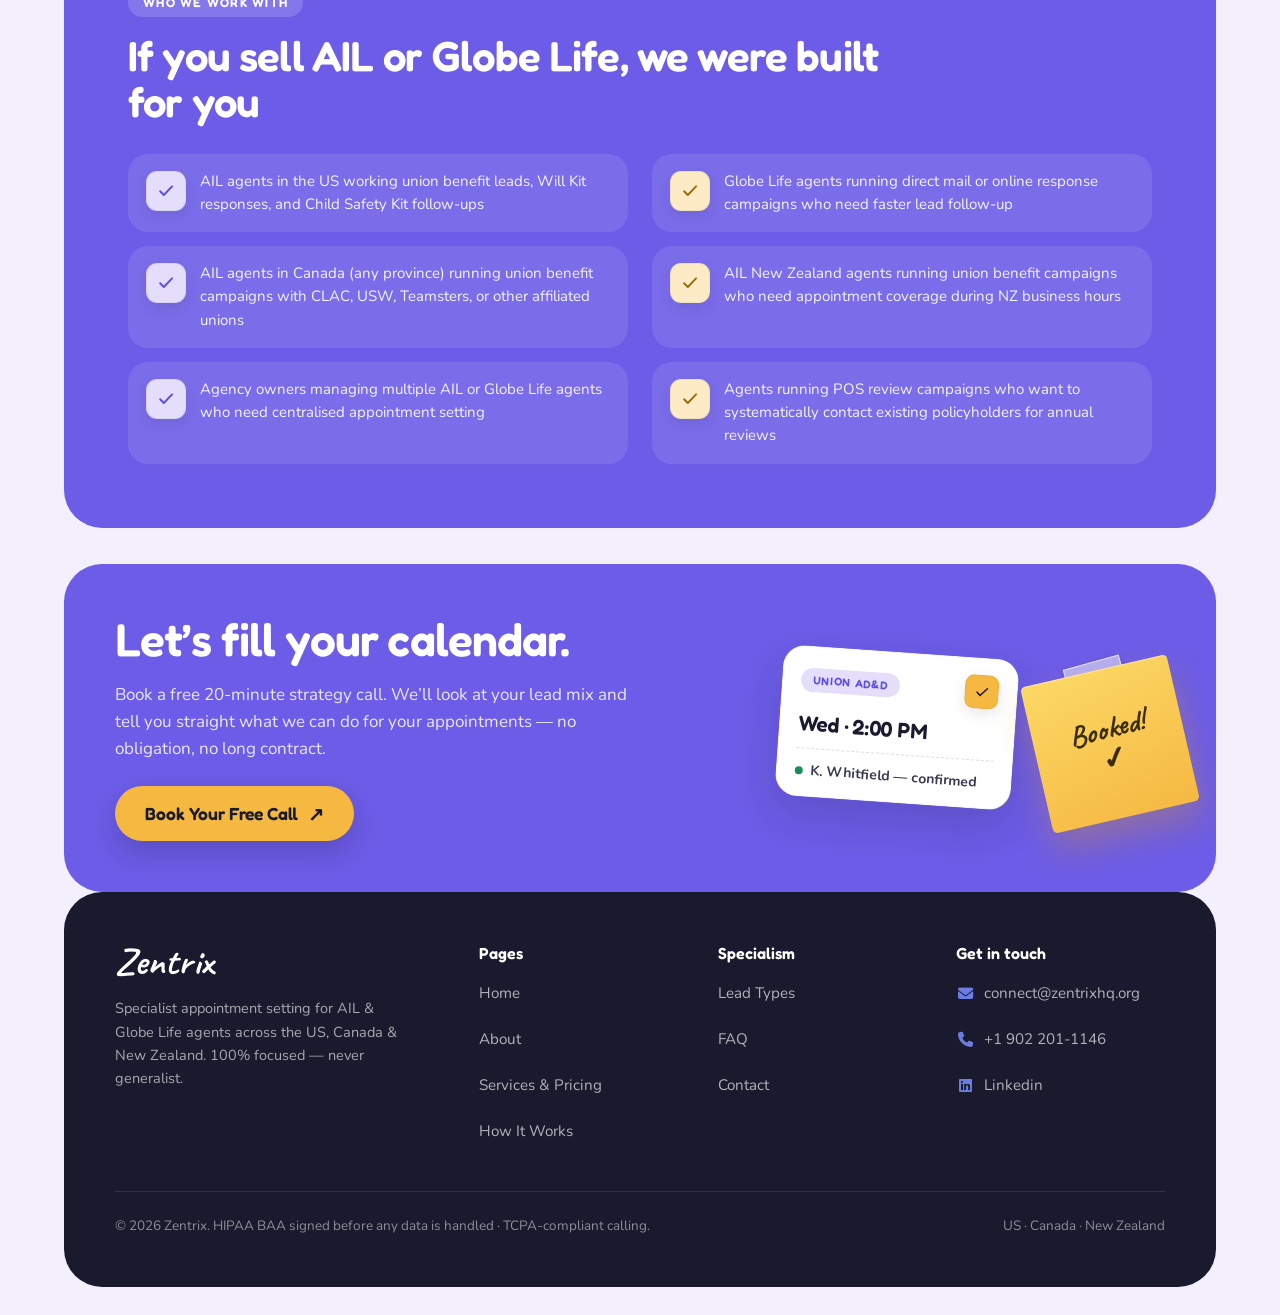
==== commit 2d653670: "Update about.html" ====
--- a/site/about.html
+++ b/site/about.html
@@ -177,12 +177,85 @@
         <a class="footer-link" href="faq.html">FAQ</a>
         <a class="footer-link" href="contact.html">Contact</a>
       </div>
-      <div>
-        <div class="footer-col-title">Get in touch</div>
-        <span class="footer-link">connect@zentrixhq.org</span>
-        <span class="footer-link">+1 (XXX) XXX-XXXX</span>
-        <span class="footer-link">linkedin.com/company/zentrix-communications</span>
-      </div>
+      <div class="footer-col">
+  <div class="footer-col-title">Get in touch</div>
+
+  <a href="mailto:connect@zentrixhq.org" class="footer-link">
+    <i class="fas fa-envelope footer-icon"></i>
+    <span>connect@zentrixhq.org</span>
+  </a>
+
+  <a href="tel:+19022011146" class="footer-link">
+    <i class="fas fa-phone footer-icon"></i>
+    <span>+1 902 201-1146</span>
+  </a>
+
+  <a href="https://linkedin.com/company/zentrix-communications" target="_blank" rel="noopener noreferrer" class="footer-link">
+    <i class="fab fa-linkedin footer-icon"></i>
+    <span>Linkedin</span>
+  </a>
+</div>
+
+<style>
+.footer-col-title {
+  font-weight: 600;
+  font-size: 1rem;
+  margin-bottom: 12px;
+  color: #fff;
+}
+
+.footer-link {
+  display: flex;
+  align-items: center;
+  gap: 10px;
+  color: #b0b3b8;
+  text-decoration: none;
+  padding: 8px 0;
+  font-size: 0.95rem;
+  transition: all 0.25s ease;
+  position: relative;
+}
+
+.footer-icon {
+  width: 18px;
+  text-align: center;
+  color: #6c7ce0;
+  transition: transform 0.25s ease, color 0.25s ease;
+}
+
+.footer-link:hover {
+  color: #ffffff;
+  transform: translateX(4px);
+}
+
+.footer-link:hover .footer-icon {
+  color: #8a9bff;
+  transform: scale(1.15) rotate(-5deg);
+}
+
+/* underline sweep animation */
+.footer-link span {
+  position: relative;
+}
+
+.footer-link span::after {
+  content: '';
+  position: absolute;
+  left: 0;
+  bottom: -2px;
+  width: 0%;
+  height: 1px;
+  background: #8a9bff;
+  transition: width 0.3s ease;
+}
+
+.footer-link:hover span::after {
+  width: 100%;
+}
+</style>
+
+<!-- Add this once in your <head> if not already included -->
+<link rel="stylesheet" href="https://cdnjs.cloudflare.com/ajax/libs/font-awesome/6.5.1/css/all.min.css">
     </div>
     <div class="footer-bottom">
       <span>© 2026 Zentrix. HIPAA BAA signed before any data is handled · TCPA-compliant calling.</span>
